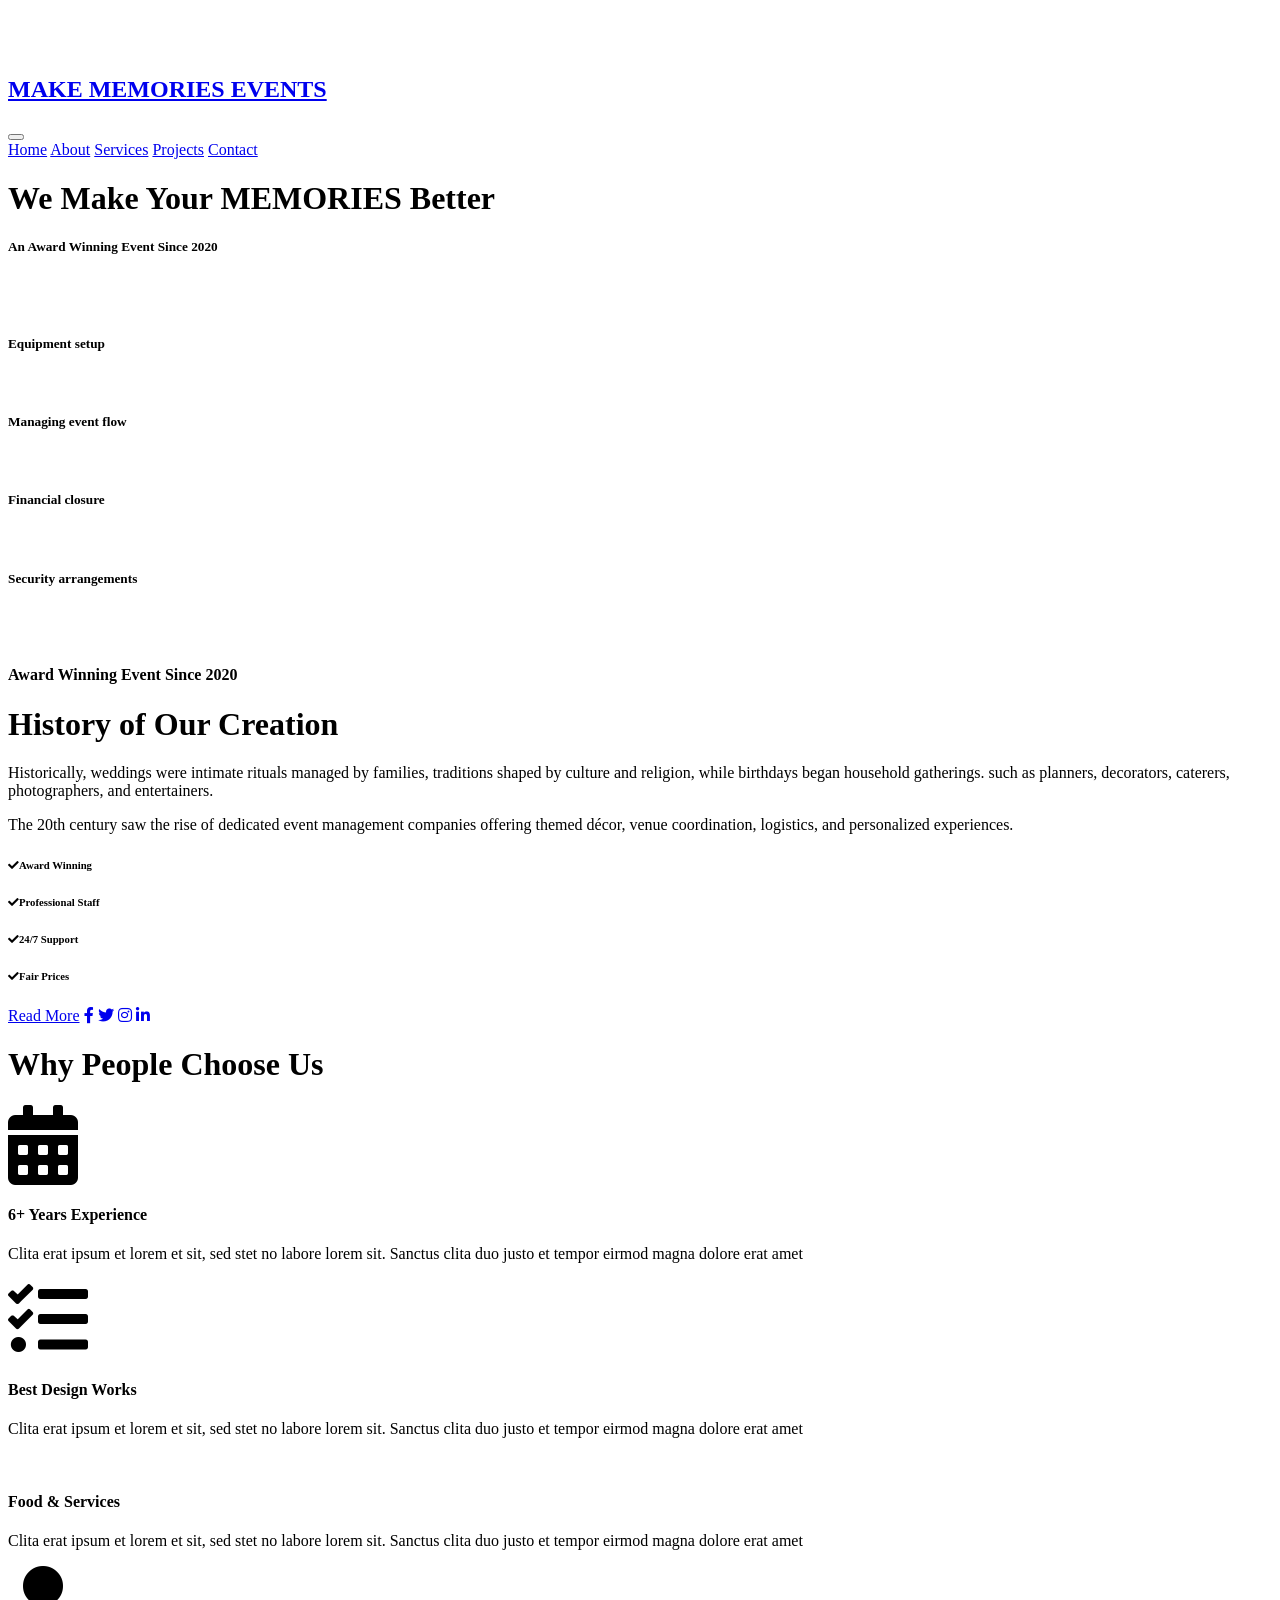
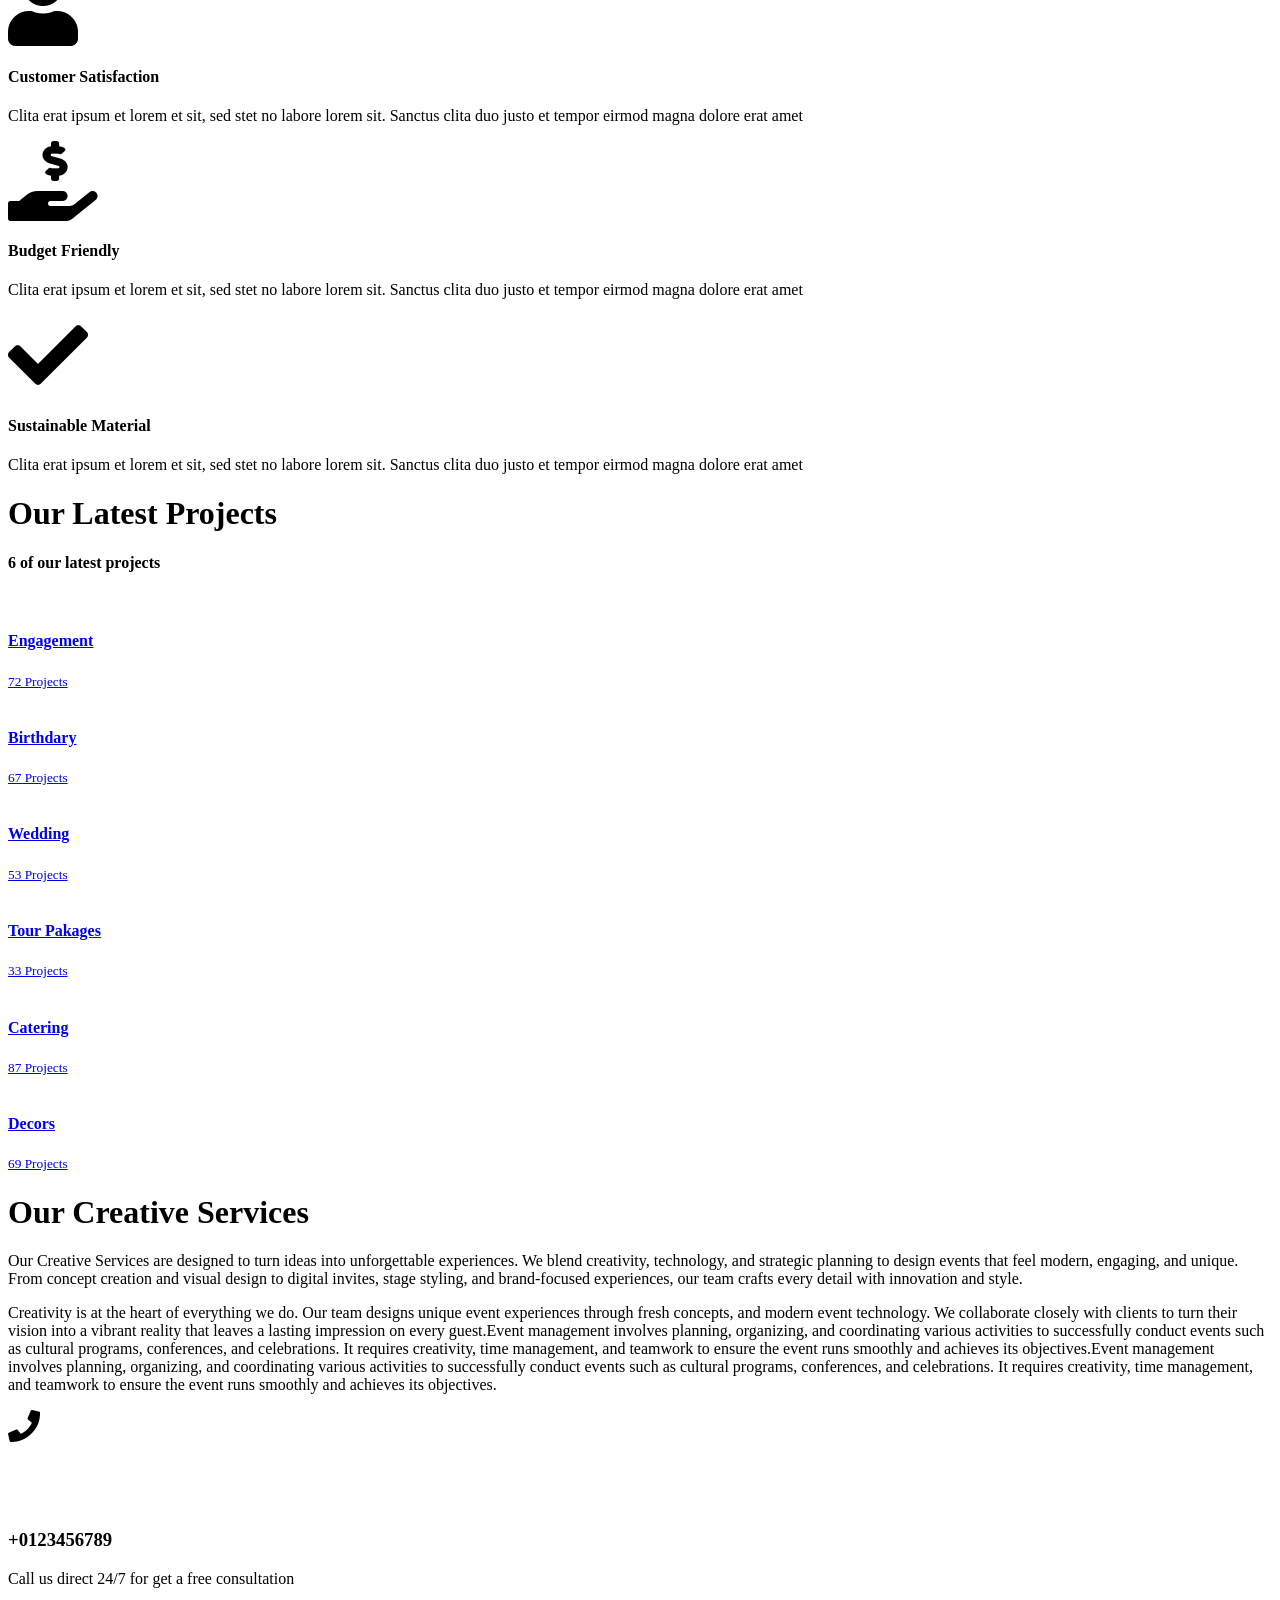
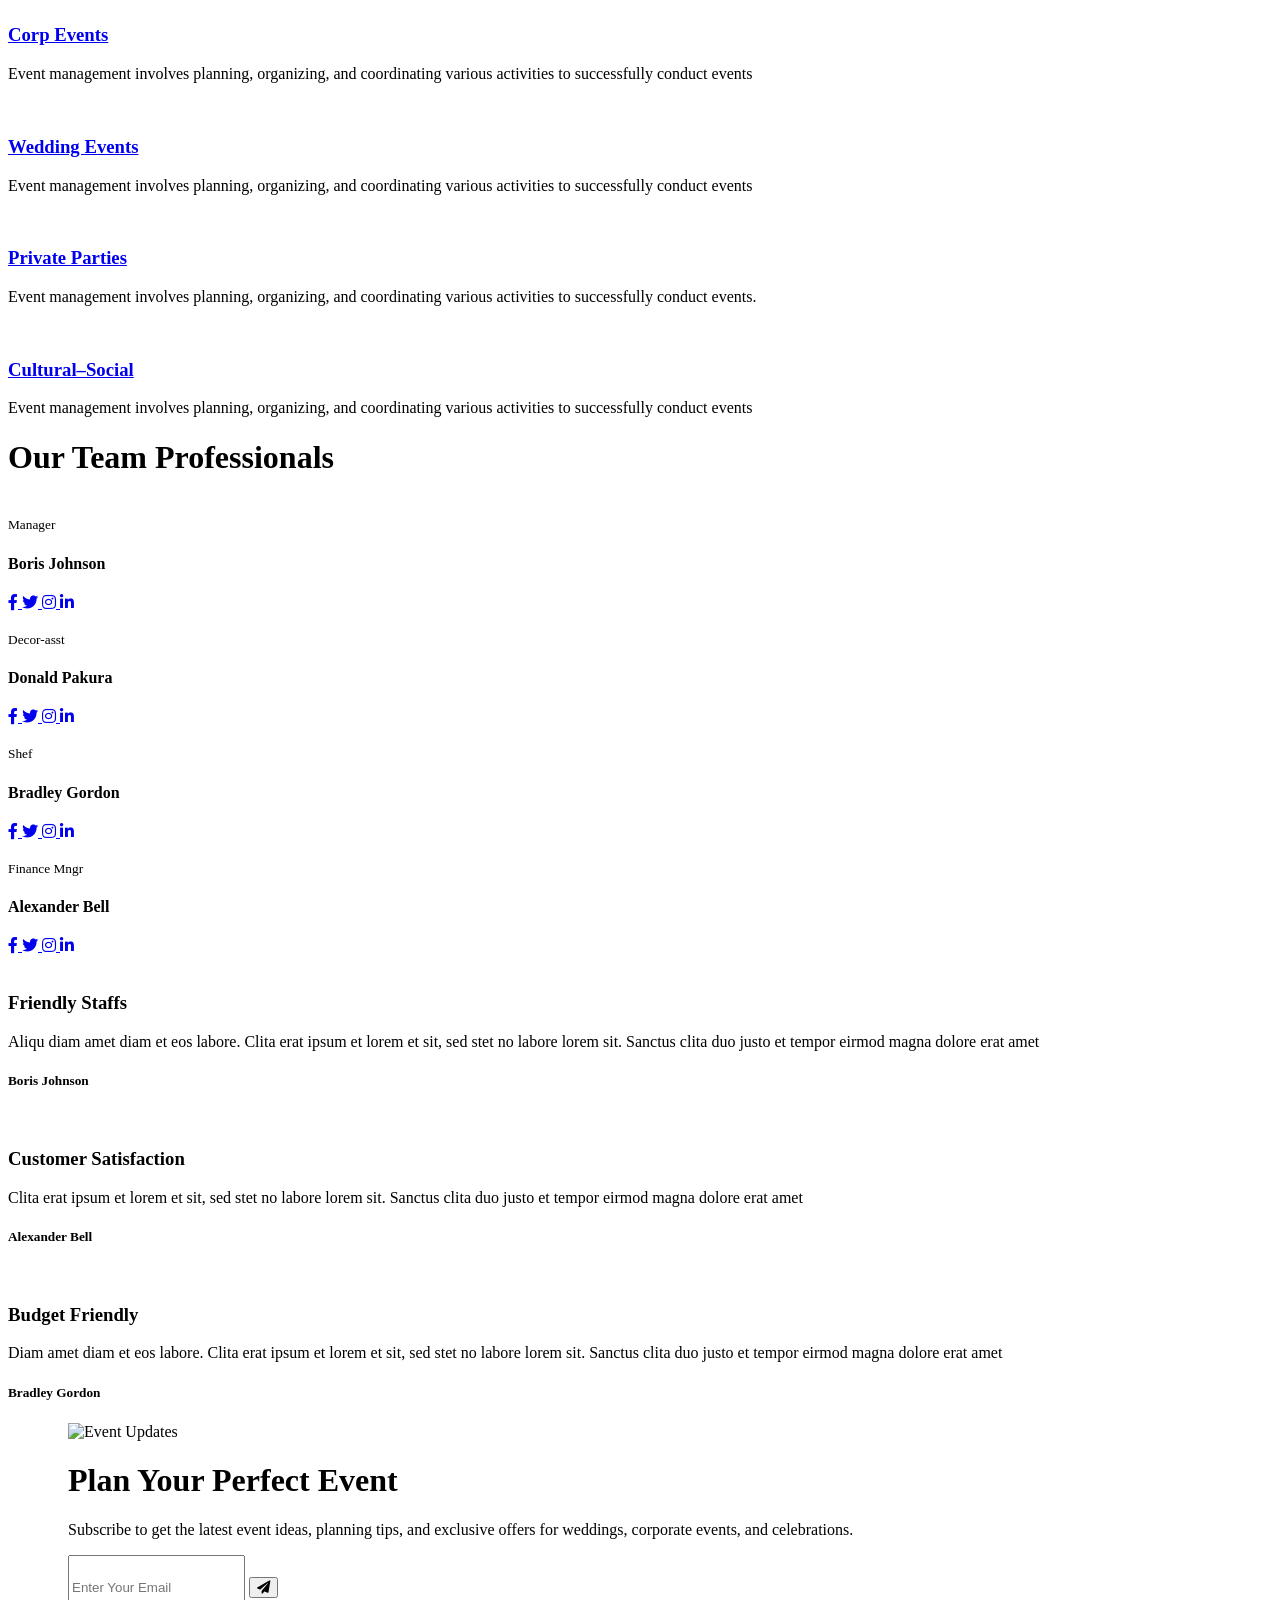
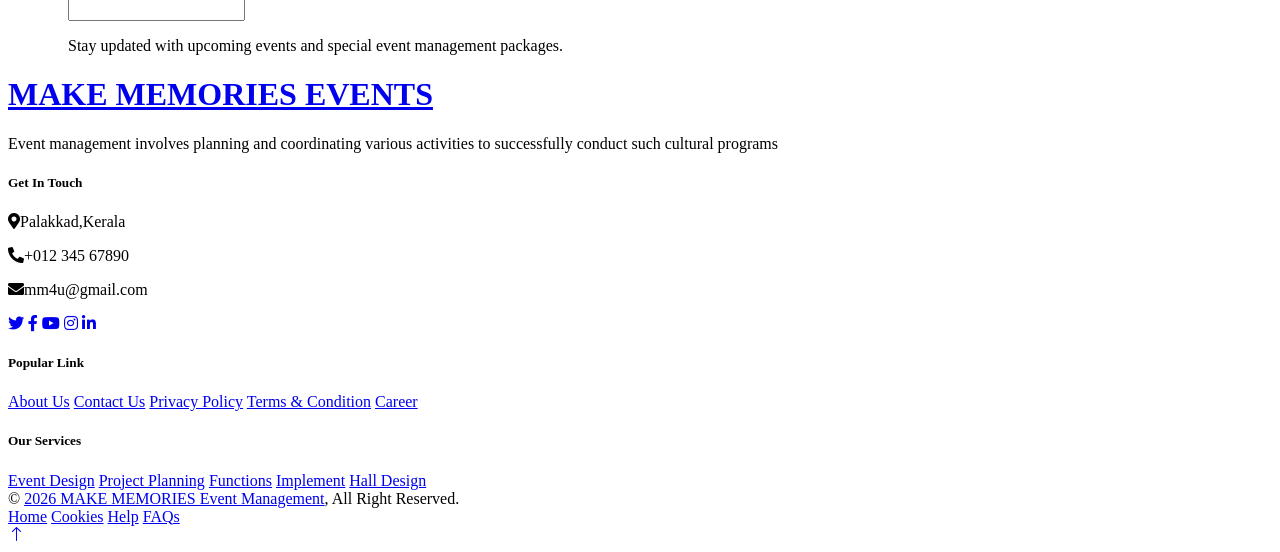
==== index.html @ 8e9d893e "Add files via upload" ====
<!DOCTYPE html>
<html lang="en">

<head>
    <meta charset="utf-8">
    <title>MAKE MEMORIES EVENT PLANNERS</title>
    <meta content="width=device-width, initial-scale=1.0" name="viewport">
    <meta content="" name="keywords">
    <meta content="" name="description">

    <!-- Favicon -->
    <link href="img/favicon.ico" rel="icon">

    <!-- Google Web Fonts -->
    <link rel="preconnect" href="https://fonts.googleapis.com">
    <link rel="preconnect" href="https://fonts.gstatic.com" crossorigin>
    <link href="https://fonts.googleapis.com/css2?family=Open+Sans&family=Space+Grotesk&display=swap" rel="stylesheet">

    <!-- Icon Font Stylesheet -->
    <link href="https://cdnjs.cloudflare.com/ajax/libs/font-awesome/5.10.0/css/all.min.css" rel="stylesheet">
    <link href="https://cdn.jsdelivr.net/npm/bootstrap-icons@1.4.1/font/bootstrap-icons.css" rel="stylesheet">

    <!-- Libraries Stylesheet -->
    <link href="lib/animate/animate.min.css" rel="stylesheet">
    <link href="lib/owlcarousel/assets/owl.carousel.min.css" rel="stylesheet">

    <!-- Customized Bootstrap Stylesheet -->
    <link href="css/bootstrap.min.css" rel="stylesheet">

    <!-- Template Stylesheet -->
    <link href="css/style.css" rel="stylesheet">
</head>

<body>
    <!-- Spinner Start -->
    <div id="spinner"
        class="show bg-white position-fixed translate-middle w-100 vh-100 top-50 start-50 d-flex align-items-center justify-content-center">
        <div class="spinner-grow text-primary" style="width: 3rem; height: 3rem;" role="status">
            <span class="sr-only">Loading...</span>
        </div>
    </div>
    <!-- Spinner End -->


    <!-- Navbar Start -->
    <div class="container-fluid sticky-top">
        <div class="container">
            <nav class="navbar navbar-expand-lg navbar-light border-bottom border-2 border-white">
                <a href="index.html" class="navbar-brand">
                    <h2>MAKE MEMORIES EVENTS</h2>
                </a>
                <button type="button" class="navbar-toggler ms-auto me-0" data-bs-toggle="collapse"
                    data-bs-target="#navbarCollapse">
                    <span class="navbar-toggler-icon"></span>
                </button>
                <div class="collapse navbar-collapse" id="navbarCollapse">
                    <div class="navbar-nav ms-auto">
                        <a href="index.html" class="nav-item nav-link active">Home</a>
                        <a href="about.html" class="nav-item nav-link">About</a>
                        <a href="service.html" class="nav-item nav-link">Services</a>
                        <a href="project.html" class="nav-item nav-link">Projects</a>
                        <!-- <div class="nav-item dropdown">
                            <a href="#!" class="nav-link dropdown-toggle" data-bs-toggle="dropdown">Pages</a>
                            <div class="dropdown-menu bg-light mt-2">
                                <a href="feature.html" class="dropdown-item">Features</a>
                                <a href="team.html" class="dropdown-item">Our Team</a>
                                <a href="testimonial.html" class="dropdown-item">Testimonial</a>
                                <a href="404.html" class="dropdown-item">404 Page</a>
                            </div>
                        </div> -->
                        <a href="contact.html" class="nav-item nav-link">Contact</a>
                    </div>
                </div>
            </nav>
        </div>
    </div>
    <!-- Navbar End -->


    <!-- Hero Start -->
    <div class="container-fluid pb-5 hero-header bg-light mb-5">
        <div class="container py-5">
            <div class="row g-5 align-items-center mb-5">
                <div class="col-lg-6">
                    <h1 class="display-1 mb-4 animated slideInRight">We Make Your <span class="text-primary">MEMORIES</span>
                        Better</h1>
                    <h5 class="d-inline-block border border-2 border-white py-3 px-5 mb-0 animated slideInRight">
                        An Award Winning Event Since 2020</h5>
                </div>
                <div class="col-lg-6">
                    <div class="owl-carousel header-carousel animated fadeIn">
                        <img class="img-fluid" src="img/eve1.avif" alt="">
                        <img class="img-fluid" src="img/eve2.avif" alt="">
                        <img class="img-fluid" src="img/eve3.avif" alt="">
                    </div>
                </div>
            </div>
            <div class="row g-5 animated fadeIn">
                <div class="col-md-6 col-lg-3">
                    <div class="d-flex align-items-center">
                        <div class="flex-shrink-0 btn-square border border-2 border-white me-3">
                            <!-- <i class="fa fa-robot text-primary"></i> -->
                             <img src="img/ic1.png" alt="">
                        </div>
                        <h5 class="lh-base mb-0">Equipment setup</h5>
                    </div>
                </div>
                <div class="col-md-6 col-lg-3">
                    <div class="d-flex align-items-center">
                        <div class="flex-shrink-0 btn-square border border-2 border-white me-3">
                            <!-- <i class="fa fa-robot text-primary"></i> -->
                             <img src="img/ic2.png" alt="">
                        </div>
                        <h5 class="lh-base mb-0">Managing  event flow</h5>
                    </div>
                </div>
                <div class="col-md-6 col-lg-3">
                    <div class="d-flex align-items-center">
                        <div class="flex-shrink-0 btn-square border border-2 border-white me-3">
                            <!-- <i class="fa fa-robot text-primary"></i> -->
                             <img src="img/ic3.png" alt="">
                        </div>
                        <h5 class="lh-base mb-0">Financial closure</h5>
                    </div>
                </div>
                <div class="col-md-6 col-lg-3">
                    <div class="d-flex align-items-center">
                        <div class="flex-shrink-0 btn-square border border-2 border-white me-3">
                            <!-- <i class="fa fa-robot text-primary"></i> -->
                             <img src="img/ic4.png" alt="">
                        </div>
                        <h5 class="lh-base mb-0">Security arrangements</h5>
                    </div>
                </div>
            </div>
        </div>
    </div>
    <!-- Hero End -->


    <!-- About Start -->
    <div class="container-fluid py-5">
        <div class="container">
            <div class="row g-5">
                <div class="col-lg-6">
                    <div class="row">
                        <div class="col-6 wow fadeIn" data-wow-delay="0.1s">
                            <img class="img-fluid" src="img/eve4.avif" alt="">
                        </div>
                        <div class="col-6 wow fadeIn" data-wow-delay="0.3s">
                            <img class="img-fluid h-75" src="img/eve5.jpg" alt="">
                            <div class="h-25 d-flex align-items-center text-center bg-primary px-4">
                                <h4 class="text-white lh-base mb-0">Award Winning Event Since 2020</h4>
                            </div>
                        </div>
                    </div>
                </div>
                <div class="col-lg-6 wow fadeIn" data-wow-delay="0.5s">
                    <h1 class="mb-5"><span class="text-uppercase text-primary bg-light px-2">History</span> of Our
                        Creation</h1>
                    <p class="mb-4">Historically, weddings were intimate  rituals managed by families, traditions shaped by culture and religion, while birthdays began household gatherings. such as planners, decorators, caterers, photographers, and entertainers. </p>
                    <p class="mb-5">The  20th century saw the rise of dedicated event management companies offering themed décor, venue coordination, logistics, and personalized experiences.</p>
                    <div class="row g-3">
                        <div class="col-sm-6">
                            <h6 class="mb-3"><i class="fa fa-check text-primary me-2"></i>Award Winning</h6>
                            <h6 class="mb-0"><i class="fa fa-check text-primary me-2"></i>Professional Staff</h6>
                        </div>
                        <div class="col-sm-6">
                            <h6 class="mb-3"><i class="fa fa-check text-primary me-2"></i>24/7 Support</h6>
                            <h6 class="mb-0"><i class="fa fa-check text-primary me-2"></i>Fair Prices</h6>
                        </div>
                    </div>
                    <div class="d-flex align-items-center mt-5">
                        <a class="btn btn-primary px-4 me-2" href="#!">Read More</a>
                        <a class="btn btn-outline-primary btn-square border-2 me-2" href="#!"><i
                                class="fab fa-facebook-f"></i></a>
                        <a class="btn btn-outline-primary btn-square border-2 me-2" href="#!"><i
                                class="fab fa-twitter"></i></a>
                        <a class="btn btn-outline-primary btn-square border-2 me-2" href="#!"><i
                                class="fab fa-instagram"></i></a>
                        <a class="btn btn-outline-primary btn-square border-2" href="#!"><i
                                class="fab fa-linkedin-in"></i></a>
                    </div>
                </div>
            </div>
        </div>
    </div>
    <!-- About End -->


    <!-- Feature Start -->
    <div class="container-fluid py-5">
        <div class="container">
            <div class="text-center wow fadeIn" data-wow-delay="0.1s">
                <h1 class="mb-5">Why People <span class="text-uppercase text-primary bg-light px-2">Choose Us</span>
                </h1>
            </div>
            <div class="row g-5 align-items-center text-center">
                <div class="col-md-6 col-lg-4 wow fadeIn" data-wow-delay="0.1s">
                    <i class="fa fa-calendar-alt fa-5x text-primary mb-4"></i>
                    <h4>6+ Years Experience</h4>
                    <p class="mb-0">Clita erat ipsum et lorem et sit, sed stet no labore lorem sit. Sanctus clita duo
                        justo et tempor eirmod magna dolore erat amet</p>
                </div>
                <div class="col-md-6 col-lg-4 wow fadeIn" data-wow-delay="0.3s">
                    <i class="fa fa-tasks fa-5x text-primary mb-4"></i>
                    <h4>Best Design Works</h4>
                    <p class="mb-0">Clita erat ipsum et lorem et sit, sed stet no labore lorem sit. Sanctus clita duo
                        justo et tempor eirmod magna dolore erat amet</p>
                </div>
                <div class="col-md-6 col-lg-4 wow fadeIn" data-wow-delay="0.5s">
                    <!-- <i class="fa fa-pencil-ruler fa-5x text-primary mb-4"></i> -->
                     <img src="img/ic5.png" alt="">
                    <h4>Food & Services</h4>
                    <p class="mb-0">Clita erat ipsum et lorem et sit, sed stet no labore lorem sit. Sanctus clita duo
                        justo et tempor eirmod magna dolore erat amet</p>
                </div>
                <div class="col-md-6 col-lg-4 wow fadeIn" data-wow-delay="0.1s">
                    <i class="fa fa-user fa-5x text-primary mb-4"></i>
                    <h4>Customer Satisfaction</h4>
                    <p class="mb-0">Clita erat ipsum et lorem et sit, sed stet no labore lorem sit. Sanctus clita duo
                        justo et tempor eirmod magna dolore erat amet</p>
                </div>
                <div class="col-md-6 col-lg-4 wow fadeIn" data-wow-delay="0.3s">
                    <i class="fa fa-hand-holding-usd fa-5x text-primary mb-4"></i>
                    <h4>Budget Friendly</h4>
                    <p class="mb-0">Clita erat ipsum et lorem et sit, sed stet no labore lorem sit. Sanctus clita duo
                        justo et tempor eirmod magna dolore erat amet</p>
                </div>
                <div class="col-md-6 col-lg-4 wow fadeIn" data-wow-delay="0.5s">
                    <i class="fa fa-check fa-5x text-primary mb-4"></i>
                    <h4>Sustainable Material</h4>
                    <p class="mb-0">Clita erat ipsum et lorem et sit, sed stet no labore lorem sit. Sanctus clita duo
                        justo et tempor eirmod magna dolore erat amet</p>
                </div>
            </div>
        </div>
    </div>
    <!-- Feature End -->


    <!-- Project Start -->
    <div class="container-fluid mt-5">
        <div class="container mt-5">
            <div class="row g-0">
                <div class="col-lg-5 wow fadeIn" data-wow-delay="0.1s">
                    <div class="d-flex flex-column justify-content-center bg-primary h-100 p-5">
                        <h1 class="text-white mb-5">Our Latest <span
                                class="text-uppercase text-primary bg-light px-2">Projects</span></h1>
                        <h4 class="text-white mb-0"><span class="display-1">6</span> of our latest projects</h4>
                    </div>
                </div>
                <div class="col-lg-7">
                    <div class="row g-0">
                        <div class="col-md-6 col-lg-4 wow fadeIn" data-wow-delay="0.2s">
                            <div class="project-item position-relative overflow-hidden">
                                <img class="img-fluid w-100" src="img/project1.jpg" alt="">
                                <a class="project-overlay text-decoration-none" href="#!">
                                    <h4 class="text-white">Engagement</h4>
                                    <small class="text-white">72 Projects</small>
                                </a>
                            </div>
                        </div>
                        <div class="col-md-6 col-lg-4 wow fadeIn" data-wow-delay="0.3s">
                            <div class="project-item position-relative overflow-hidden">
                                <img class="img-fluid w-100" src="img/project2.avif" alt="">
                                <a class="project-overlay text-decoration-none" href="#!">
                                    <h4 class="text-white">Birthdary</h4>
                                    <small class="text-white">67 Projects</small>
                                </a>
                            </div>
                        </div>
                        <div class="col-md-6 col-lg-4 wow fadeIn" data-wow-delay="0.4s">
                            <div class="project-item position-relative overflow-hidden">
                                <img class="img-fluid w-100" src="img/project3.avif" alt="">
                                <a class="project-overlay text-decoration-none" href="#!">
                                    <h4 class="text-white">Wedding</h4>
                                    <small class="text-white">53 Projects</small>
                                </a>
                            </div>
                        </div>
                        <div class="col-md-6 col-lg-4 wow fadeIn" data-wow-delay="0.5s">
                            <div class="project-item position-relative overflow-hidden">
                                <img class="img-fluid w-100" src="img/project4.jpg" alt="">
                                <a class="project-overlay text-decoration-none" href="#!">
                                    <h4 class="text-white">Tour Pakages</h4>
                                    <small class="text-white">33 Projects</small>
                                </a>
                            </div>
                        </div>
                        <div class="col-md-6 col-lg-4 wow fadeIn" data-wow-delay="0.6s">
                            <div class="project-item position-relative overflow-hidden">
                                <img class="img-fluid w-100" src="img/project5.avif" alt="">
                                <a class="project-overlay text-decoration-none" href="#!">
                                    <h4 class="text-white">Catering</h4>
                                    <small class="text-white">87 Projects</small>
                                </a>
                            </div>
                        </div>
                        <div class="col-md-6 col-lg-4 wow fadeIn" data-wow-delay="0.7s">
                            <div class="project-item position-relative overflow-hidden">
                                <img class="img-fluid w-100" src="img/project6.jpg" alt="">
                                <a class="project-overlay text-decoration-none" href="#!">
                                    <h4 class="text-white">Decors</h4>
                                    <small class="text-white">69 Projects</small>
                                </a>
                            </div>
                        </div>
                    </div>
                </div>
            </div>
        </div>
    </div>
    <!-- Project End -->


    <!-- Service Start -->
    <div class="container-fluid py-5">
        <div class="container py-5">
            <div class="row g-5 align-items-center">
                <div class="col-lg-5 wow fadeIn" data-wow-delay="0.1s">
                    <h1 class="mb-5">Our Creative <span
                            class="text-uppercase text-primary bg-light px-2">Services</span></h1>
                    <p>Our Creative Services are designed to turn ideas into unforgettable experiences. We blend creativity, technology, and strategic planning to design events that feel modern, engaging, and unique. From concept creation and visual design to digital invites, stage styling, and brand-focused experiences, our team crafts every detail with innovation and style. </p>
                    <p class="mb-5">Creativity is at the heart of everything we do. Our team designs unique event experiences through fresh concepts,  and modern event technology. We collaborate closely with clients to turn their vision into a vibrant reality that leaves a lasting impression on every guest.Event management involves planning, organizing, and coordinating various activities to successfully conduct events such as cultural programs, conferences, and celebrations. It requires creativity, time management, and teamwork to ensure the event runs smoothly and achieves its objectives.Event management involves planning, organizing, and coordinating various activities to successfully conduct events such as cultural programs, conferences, and celebrations. It requires creativity, time management, and teamwork to ensure the event runs smoothly and achieves its objectives.</p>
                    <div class="d-flex align-items-center bg-light">
                        <div class="btn-square flex-shrink-0 bg-primary" style="width: 100px; height: 100px;">
                            <i class="fa fa-phone fa-2x text-white"></i>
                        </div>
                        <div class="px-3">
                            <h3>+0123456789</h3>
                            <span>Call us direct 24/7 for get a free consultation</span>
                        </div>
                    </div>
                </div>
                <div class="col-lg-7">
                    <div class="row g-0">
                        <div class="col-md-6 wow fadeIn" data-wow-delay="0.2s">
                            <div class="service-item h-100 d-flex flex-column justify-content-center bg-primary">
                                <a href="#!" class="service-img position-relative mb-4">
                                    <img class="img-fluid w-100" src="img/service1.jpg" alt="">
                                    <h3>Corp Events</h3>
                                </a>
                                <p class="mb-0">Event management involves planning, organizing, and coordinating various activities to successfully conduct events</p>
                            </div>
                        </div>
                        <div class="col-md-6 wow fadeIn" data-wow-delay="0.4s">
                            <div class="service-item h-100 d-flex flex-column justify-content-center bg-light">
                                <a href="#!" class="service-img position-relative mb-4">
                                    <img class="img-fluid w-100" src="img/services2.jpg" alt="">
                                    <h3>Wedding Events</h3>
                                </a>
                                <p class="mb-0">Event management involves planning, organizing, and coordinating various activities to successfully conduct events</p>
                            </div>
                        </div>
                        <div class="col-md-6 wow fadeIn" data-wow-delay="0.6s">
                            <div class="service-item h-100 d-flex flex-column justify-content-center bg-light">
                                <a href="#!" class="service-img position-relative mb-4">
                                    <img class="img-fluid w-100" src="img/services4.jpg" alt="">
                                    <h3>Private Parties</h3>
                                </a>
                                <p class="mb-0">Event management involves planning, organizing, and coordinating various activities to successfully conduct events.</p>
                            </div>
                        </div>
                        <div class="col-md-6 wow fadeIn" data-wow-delay="0.8s">
                            <div class="service-item h-100 d-flex flex-column justify-content-center bg-primary">
                                <a href="#!" class="service-img position-relative mb-4">
                                    <img class="img-fluid w-100" src="img/services5.jpg" alt="">
                                    <h3>Cultural–Social</h3>
                                </a>
                                <p class="mb-0">Event management involves planning, organizing, and coordinating various activities to successfully conduct events</p>
                            </div>
                        </div>
                    </div>
                </div>
            </div>
        </div>
    </div>
    <!-- Service End -->


    <!-- Team Start -->
    <div class="container-fluid bg-light py-5">
        <div class="container py-5">
            <h1 class="mb-5">Our Team <span class="text-uppercase text-primary bg-light px-2">Professionals</span>
            </h1>
            <div class="row g-4">
                <div class="col-md-6 col-lg-3 wow fadeIn" data-wow-delay="0.1s">
                    <div class="team-item position-relative overflow-hidden">
                        <img class="img-fluid w-100" src="img/team-1.jpg" alt="">
                        <div class="team-overlay">
                            <small class="mb-2">Manager</small>
                            <h4 class="lh-base text-light">Boris Johnson</h4>
                            <div class="d-flex justify-content-center">
                                <a class="btn btn-outline-primary btn-sm-square border-2 me-2" href="#!">
                                    <i class="fab fa-facebook-f"></i>
                                </a>
                                <a class="btn btn-outline-primary btn-sm-square border-2 me-2" href="#!">
                                    <i class="fab fa-twitter"></i>
                                </a>
                                <a class="btn btn-outline-primary btn-sm-square border-2 me-2" href="#!">
                                    <i class="fab fa-instagram"></i>
                                </a>
                                <a class="btn btn-outline-primary btn-sm-square border-2 me-2" href="#!">
                                    <i class="fab fa-linkedin-in"></i>
                                </a>
                            </div>
                        </div>
                    </div>
                </div>
                <div class="col-md-6 col-lg-3 wow fadeIn" data-wow-delay="0.3s">
                    <div class="team-item position-relative overflow-hidden">
                        <img class="img-fluid w-100" src="img/team-2.jpg" alt="">
                        <div class="team-overlay">
                            <small class="mb-2">Decor-asst</small>
                            <h4 class="lh-base text-light">Donald Pakura</h4>
                            <div class="d-flex justify-content-center">
                                <a class="btn btn-outline-primary btn-sm-square border-2 me-2" href="#!">
                                    <i class="fab fa-facebook-f"></i>
                                </a>
                                <a class="btn btn-outline-primary btn-sm-square border-2 me-2" href="#!">
                                    <i class="fab fa-twitter"></i>
                                </a>
                                <a class="btn btn-outline-primary btn-sm-square border-2 me-2" href="#!">
                                    <i class="fab fa-instagram"></i>
                                </a>
                                <a class="btn btn-outline-primary btn-sm-square border-2 me-2" href="#!">
                                    <i class="fab fa-linkedin-in"></i>
                                </a>
                            </div>
                        </div>
                    </div>
                </div>
                <div class="col-md-6 col-lg-3 wow fadeIn" data-wow-delay="0.5s">
                    <div class="team-item position-relative overflow-hidden">
                        <img class="img-fluid w-100" src="img/team-3.jpg" alt="">
                        <div class="team-overlay">
                            <small class="mb-2">Shef</small>
                            <h4 class="lh-base text-light">Bradley Gordon</h4>
                            <div class="d-flex justify-content-center">
                                <a class="btn btn-outline-primary btn-sm-square border-2 me-2" href="#!">
                                    <i class="fab fa-facebook-f"></i>
                                </a>
                                <a class="btn btn-outline-primary btn-sm-square border-2 me-2" href="#!">
                                    <i class="fab fa-twitter"></i>
                                </a>
                                <a class="btn btn-outline-primary btn-sm-square border-2 me-2" href="#!">
                                    <i class="fab fa-instagram"></i>
                                </a>
                                <a class="btn btn-outline-primary btn-sm-square border-2 me-2" href="#!">
                                    <i class="fab fa-linkedin-in"></i>
                                </a>
                            </div>
                        </div>
                    </div>
                </div>
                <div class="col-md-6 col-lg-3 wow fadeIn" data-wow-delay="0.7s">
                    <div class="team-item position-relative overflow-hidden">
                        <img class="img-fluid w-100" src="img/team-4.jpg" alt="">
                        <div class="team-overlay">
                            <small class="mb-2">Finance Mngr</small>
                            <h4 class="lh-base text-light">Alexander Bell</h4>
                            <div class="d-flex justify-content-center">
                                <a class="btn btn-outline-primary btn-sm-square border-2 me-2" href="#!">
                                    <i class="fab fa-facebook-f"></i>
                                </a>
                                <a class="btn btn-outline-primary btn-sm-square border-2 me-2" href="#!">
                                    <i class="fab fa-twitter"></i>
                                </a>
                                <a class="btn btn-outline-primary btn-sm-square border-2 me-2" href="#!">
                                    <i class="fab fa-instagram"></i>
                                </a>
                                <a class="btn btn-outline-primary btn-sm-square border-2 me-2" href="#!">
                                    <i class="fab fa-linkedin-in"></i>
                                </a>
                            </div>
                        </div>
                    </div>
                </div>
            </div>
        </div>
    </div>
    <!-- Team End -->


    <!-- Testimonial Start -->
    <div class="container-xxl py-5">
        <div class="container py-5">
            <div class="row justify-content-center">
                <div class="col-md-12 col-lg-9">
                    <div class="owl-carousel testimonial-carousel wow fadeIn" data-wow-delay="0.2s">
                        <div class="testimonial-item">
                            <div class="row g-5 align-items-center">
                                <div class="col-md-6">
                                    <div class="testimonial-img">
                                        <img class="img-fluid" src="img/testimonial.jpg" alt="">
                                    </div>
                                </div>
                                <div class="col-md-6">
                                    <div class="testimonial-text pb-5 pb-md-0">
                                        <h3>Friendly Staffs</h3>
                                        <p>Aliqu diam amet diam et eos labore. Clita erat ipsum et lorem et sit, sed
                                            stet no labore lorem sit. Sanctus clita duo justo et tempor eirmod magna
                                            dolore erat
                                            amet</p>
                                        <h5 class="mb-0">Boris Johnson</h5>
                                    </div>
                                </div>
                            </div>
                        </div>
                        <div class="testimonial-item">
                            <div class="row g-5 align-items-center">
                                <div class="col-md-6">
                                    <div class="testimonial-img">
                                        <img class="img-fluid" src="img/testimonial-2.jpg" alt="">
                                    </div>
                                </div>
                                <div class="col-md-6">
                                    <div class="testimonial-text pb-5 pb-md-0">
                                        <h3>Customer Satisfaction</h3>
                                        <p>Clita erat ipsum et lorem et sit, sed
                                            stet no labore lorem sit. Sanctus clita duo justo et tempor eirmod magna
                                            dolore erat
                                            amet</p>
                                        <h5 class="mb-0">Alexander Bell</h5>
                                    </div>
                                </div>
                            </div>
                        </div>
                        <div class="testimonial-item">
                            <div class="row g-5 align-items-center">
                                <div class="col-md-6">
                                    <div class="testimonial-img">
                                        <img class="img-fluid" src="img/testimonial-3.jpg" alt="">
                                    </div>
                                </div>
                                <div class="col-md-6">
                                    <div class="testimonial-text pb-5 pb-md-0">
                                        <h3>Budget Friendly</h3>
                                        <p>Diam amet diam et eos labore. Clita erat ipsum et lorem et sit, sed
                                            stet no labore lorem sit. Sanctus clita duo justo et tempor eirmod magna
                                            dolore erat
                                            amet</p>
                                        <h5 class="mb-0">Bradley Gordon</h5>
                                    </div>
                                </div>
                            </div>
                        </div>
                    </div>
                </div>
            </div>
        </div>
    </div>
    <!-- Testimonial End -->


    <!-- Newsletter Start -->
    <!-- <div class="container-fluid bg-primary newsletter p-0">
        <div class="container p-0">
            <div class="row g-0 align-items-center">
                <div class="col-md-5 ps-lg-0 text-start wow fadeIn" data-wow-delay="0.2s">
                    <img class="img-fluid w-100" src="img/newsletter.jpg" alt="">
                </div>
                <div class="col-md-7 py-5 newsletter-text wow fadeIn" data-wow-delay="0.5s">
                    <div class="p-5">
                        <h1 class="mb-5">Subscribe the <span
                                class="text-uppercase text-primary bg-white px-2">Newsletter</span></h1>
                        <div class="position-relative w-100 mb-2">
                            <input class="form-control border-0 w-100 ps-4 pe-5" type="text"
                                placeholder="Enter Your Email" style="height: 60px;">
                            <button type="button" class="btn shadow-none position-absolute top-0 end-0 mt-2 me-2"><i
                                    class="fa fa-paper-plane text-primary fs-4"></i></button>
                        </div>
                        <p class="mb-0">Diam sed sed dolor stet amet eirmod</p>
                    </div>
                </div>
            </div>
        </div>
    </div> -->



    <div class="container-fluid bg-primary newsletter " style="padding-left: 60px;">
    <div class="container p-0">
        <div class="row g-0 align-items-center">

            <div class="col-md-5 ps-lg-0 text-start wow fadeIn" data-wow-delay="0.2s">
                <img class="img-fluid w-100" src="img/event-news.jpg" alt="Event Updates">
            </div>

            <div class="col-md-7 py-5 newsletter-text wow fadeIn" data-wow-delay="0.5s">
                <div class="p-5">
                    <h1 class="mb-4">
                        Plan Your <span class="text-uppercase text-primary bg-white px-2">Perfect Event</span>
                    </h1>

                    <p class="mb-4">
                        Subscribe to get the latest event ideas, planning tips, and exclusive offers for weddings,
                        corporate events, and celebrations.
                    </p>

                    <div class="position-relative w-100 mb-3">
                        <input class="form-control border-0 w-100 ps-4 pe-5"
                            type="email"
                            placeholder="Enter Your Email"
                            style="height: 60px;">

                        <button type="button"
                            class="btn shadow-none position-absolute top-0 end-0 mt-2 me-2">
                            <i class="fa fa-paper-plane text-primary fs-4"></i>
                        </button>
                    </div>

                    <p class="mb-0 text-dark">
                        Stay updated with upcoming events and special event management packages.
                    </p>

                </div>
            </div>

        </div>
    </div>
</div>
    <!-- Newsletter End -->


    <!-- Footer Start -->
    <div class="container-fluid bg-dark text-white-50 footer pt-5">
        <div class="container py-5">
            <div class="row g-5">
                <div class="col-md-6 col-lg-3 wow fadeIn" data-wow-delay="0.1s">
                    <a href="index.html" class="d-inline-block mb-3">
                        <h1 class="text-white">MAKE MEMORIES EVENTS</h1>
                    </a>
                    <p class="mb-0">Event management involves planning and coordinating various activities to successfully conduct  such  cultural programs</p>
                </div>
                <div class="col-md-6 col-lg-3 wow fadeIn" data-wow-delay="0.3s">
                    <h5 class="text-white mb-4">Get In Touch</h5>
                    <p><i class="fa fa-map-marker-alt me-3"></i>Palakkad,Kerala</p>
                    <p><i class="fa fa-phone-alt me-3"></i>+012 345 67890</p>
                    <p><i class="fa fa-envelope me-3"></i>mm4u@gmail.com</p>
                    <div class="d-flex pt-2">
                        <a class="btn btn-outline-primary btn-square border-2 me-2" href="#!"><i
                                class="fab fa-twitter"></i></a>
                        <a class="btn btn-outline-primary btn-square border-2 me-2" href="#!"><i
                                class="fab fa-facebook-f"></i></a>
                        <a class="btn btn-outline-primary btn-square border-2 me-2" href="#!"><i
                                class="fab fa-youtube"></i></a>
                        <a class="btn btn-outline-primary btn-square border-2 me-2" href="#!"><i
                                class="fab fa-instagram"></i></a>
                        <a class="btn btn-outline-primary btn-square border-2 me-2" href="#!"><i
                                class="fab fa-linkedin-in"></i></a>
                    </div>
                </div>
                <div class="col-md-6 col-lg-3 wow fadeIn" data-wow-delay="0.5s">
                    <h5 class="text-white mb-4">Popular Link</h5>
                    <a class="btn btn-link" href="#!">About Us</a>
                    <a class="btn btn-link" href="#!">Contact Us</a>
                    <a class="btn btn-link" href="#!">Privacy Policy</a>
                    <a class="btn btn-link" href="#!">Terms & Condition</a>
                    <a class="btn btn-link" href="#!">Career</a>
                </div>
                <div class="col-md-6 col-lg-3 wow fadeIn" data-wow-delay="0.7s">
                    <h5 class="text-white mb-4">Our Services</h5>
                    <a class="btn btn-link" href="#!">Event Design</a>
                    <a class="btn btn-link" href="#!">Project Planning</a>
                    <a class="btn btn-link" href="#!">Functions</a>
                    <a class="btn btn-link" href="#!">Implement</a>
                    <a class="btn btn-link" href="#!">Hall Design</a>
                </div>
            </div>
        </div>
        <div class="container wow fadeIn" data-wow-delay="0.1s">
            <div class="copyright">
                <div class="row">
                    <div class="col-md-6 text-center text-md-start mb-3 mb-md-0 ">
                        &copy; <a class="border-bottom" href="#!">2026 MAKE MEMORIES Event Management</a>, All Right Reserved.

                        <!--/*** This template is free as long as you keep the below author’s credit link/attribution link/backlink. ***/-->
                        <!--/*** If you'd like to use the template without the below author’s credit link/attribution link/backlink, ***/-->
                        <!--/*** you can purchase the Credit Removal License from "https://htmlcodex.com/credit-removal". ***/-->
                        <!-- Designed By <a class="border-bottom" href="https://htmlcodex.com">HTML Codex</a>. Distributed by -->
                        <!-- <a class="border-bottom" href="https://themewagon.com" target="_blank">ThemeWagon</a> -->
                    </div>
                    <div class="col-md-6 text-center text-md-end">
                        <div class="footer-menu">
                            <a href="#!">Home</a>
                            <a href="#!">Cookies</a>
                            <a href="#!">Help</a>
                            <a href="#!">FAQs</a>
                        </div>
                    </div>
                </div>
            </div>
        </div>
    </div>
    <!-- Footer End -->


    <!-- Back to Top -->
    <a href="#!" class="btn btn-lg btn-primary btn-lg-square back-to-top"><i class="bi bi-arrow-up"></i></a>


    <!-- JavaScript Libraries -->
    <script src="https://ajax.googleapis.com/ajax/libs/jquery/3.6.1/jquery.min.js"></script>
    <script src="https://cdn.jsdelivr.net/npm/bootstrap@5.0.0/dist/js/bootstrap.bundle.min.js"></script>
    <script src="lib/wow/wow.min.js"></script>
    <script src="lib/easing/easing.min.js"></script>
    <script src="lib/waypoints/waypoints.min.js"></script>
    <script src="lib/owlcarousel/owl.carousel.min.js"></script>

    <!-- Template Javascript -->
    <script src="js/main.js"></script>
</body>

</html>
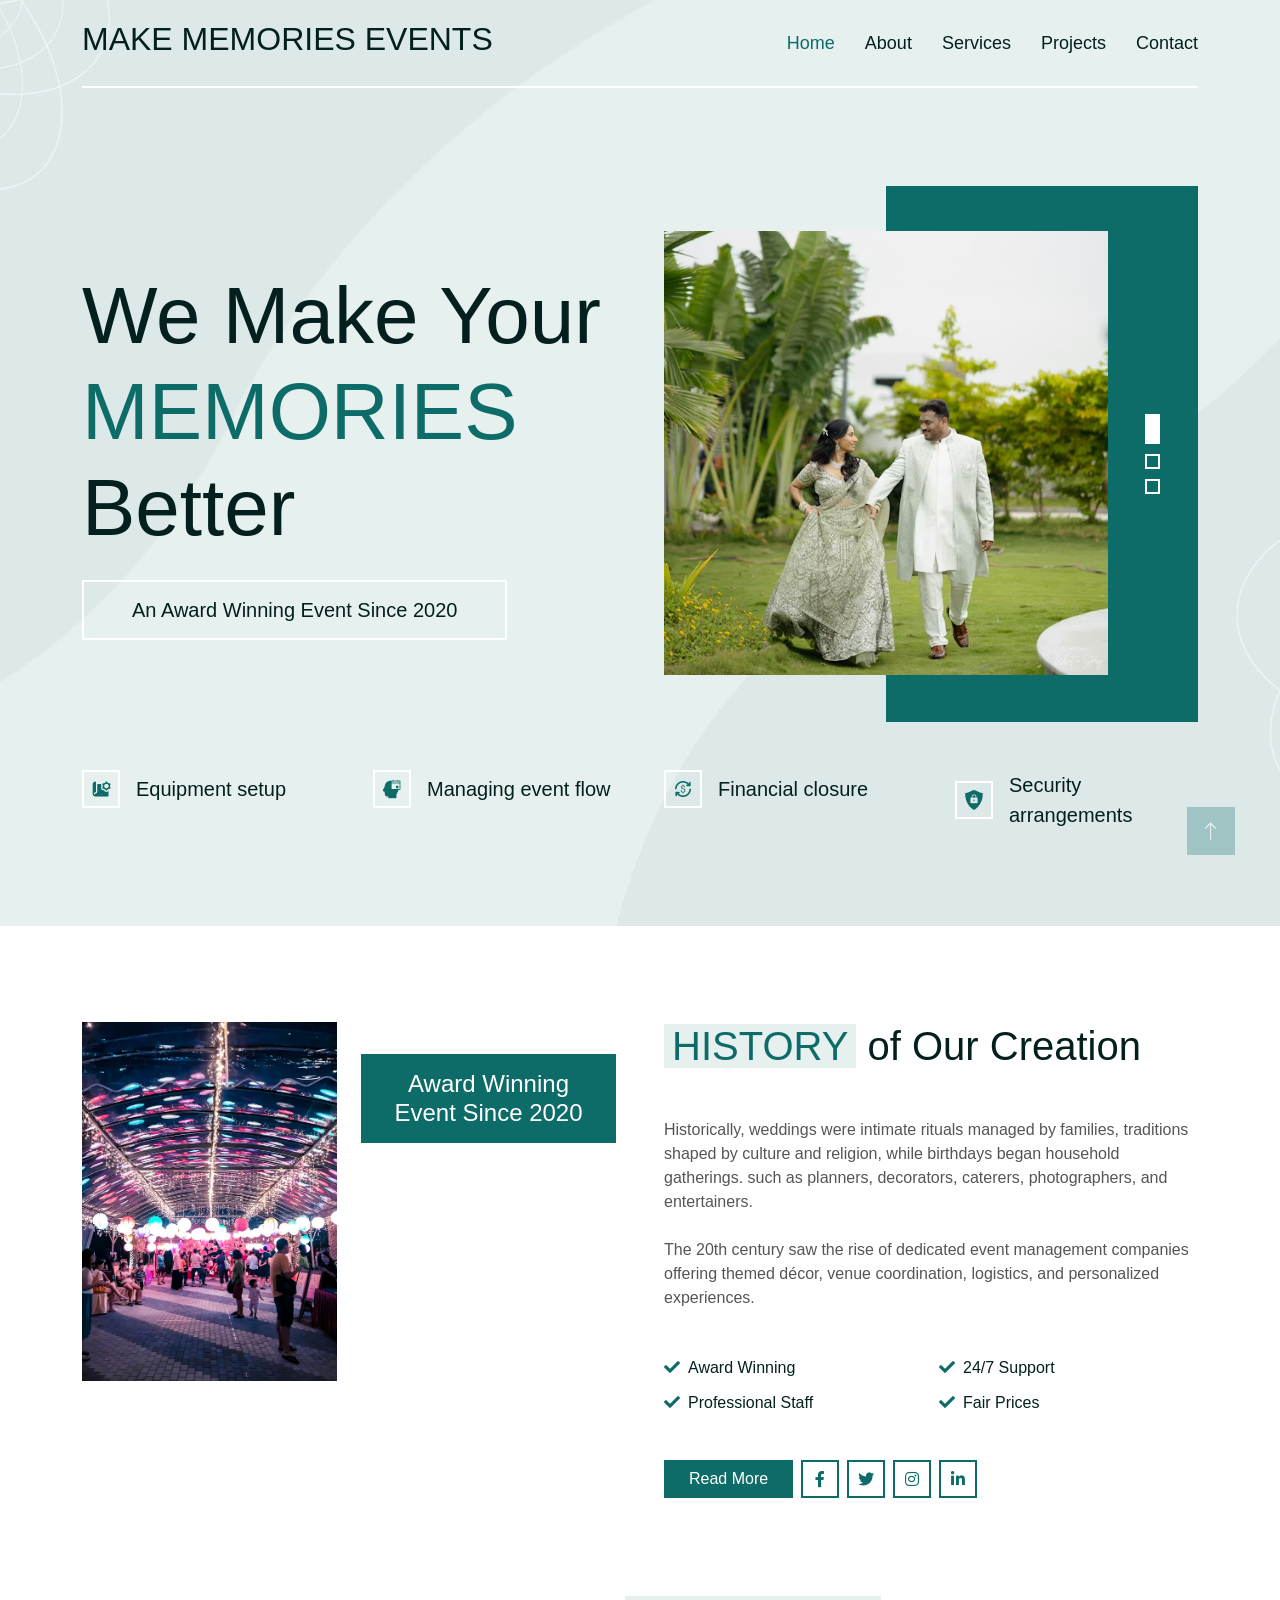
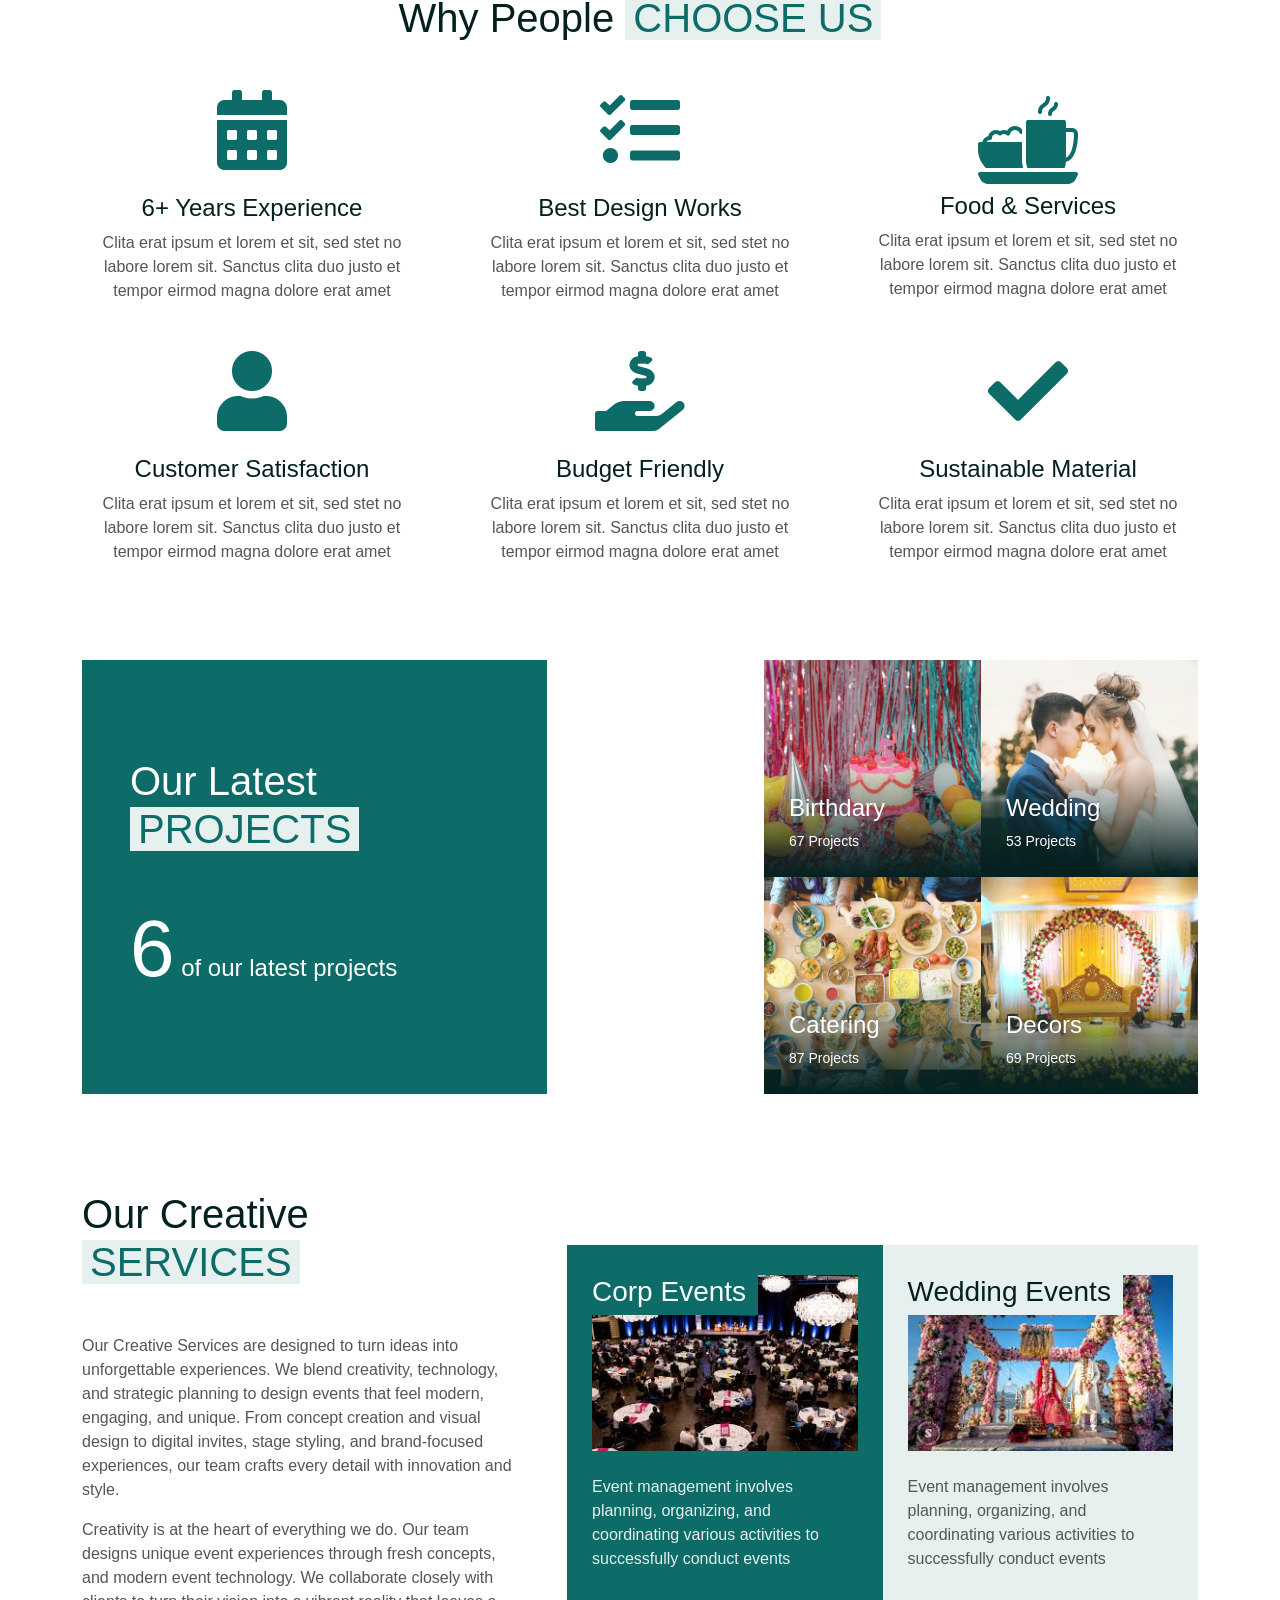
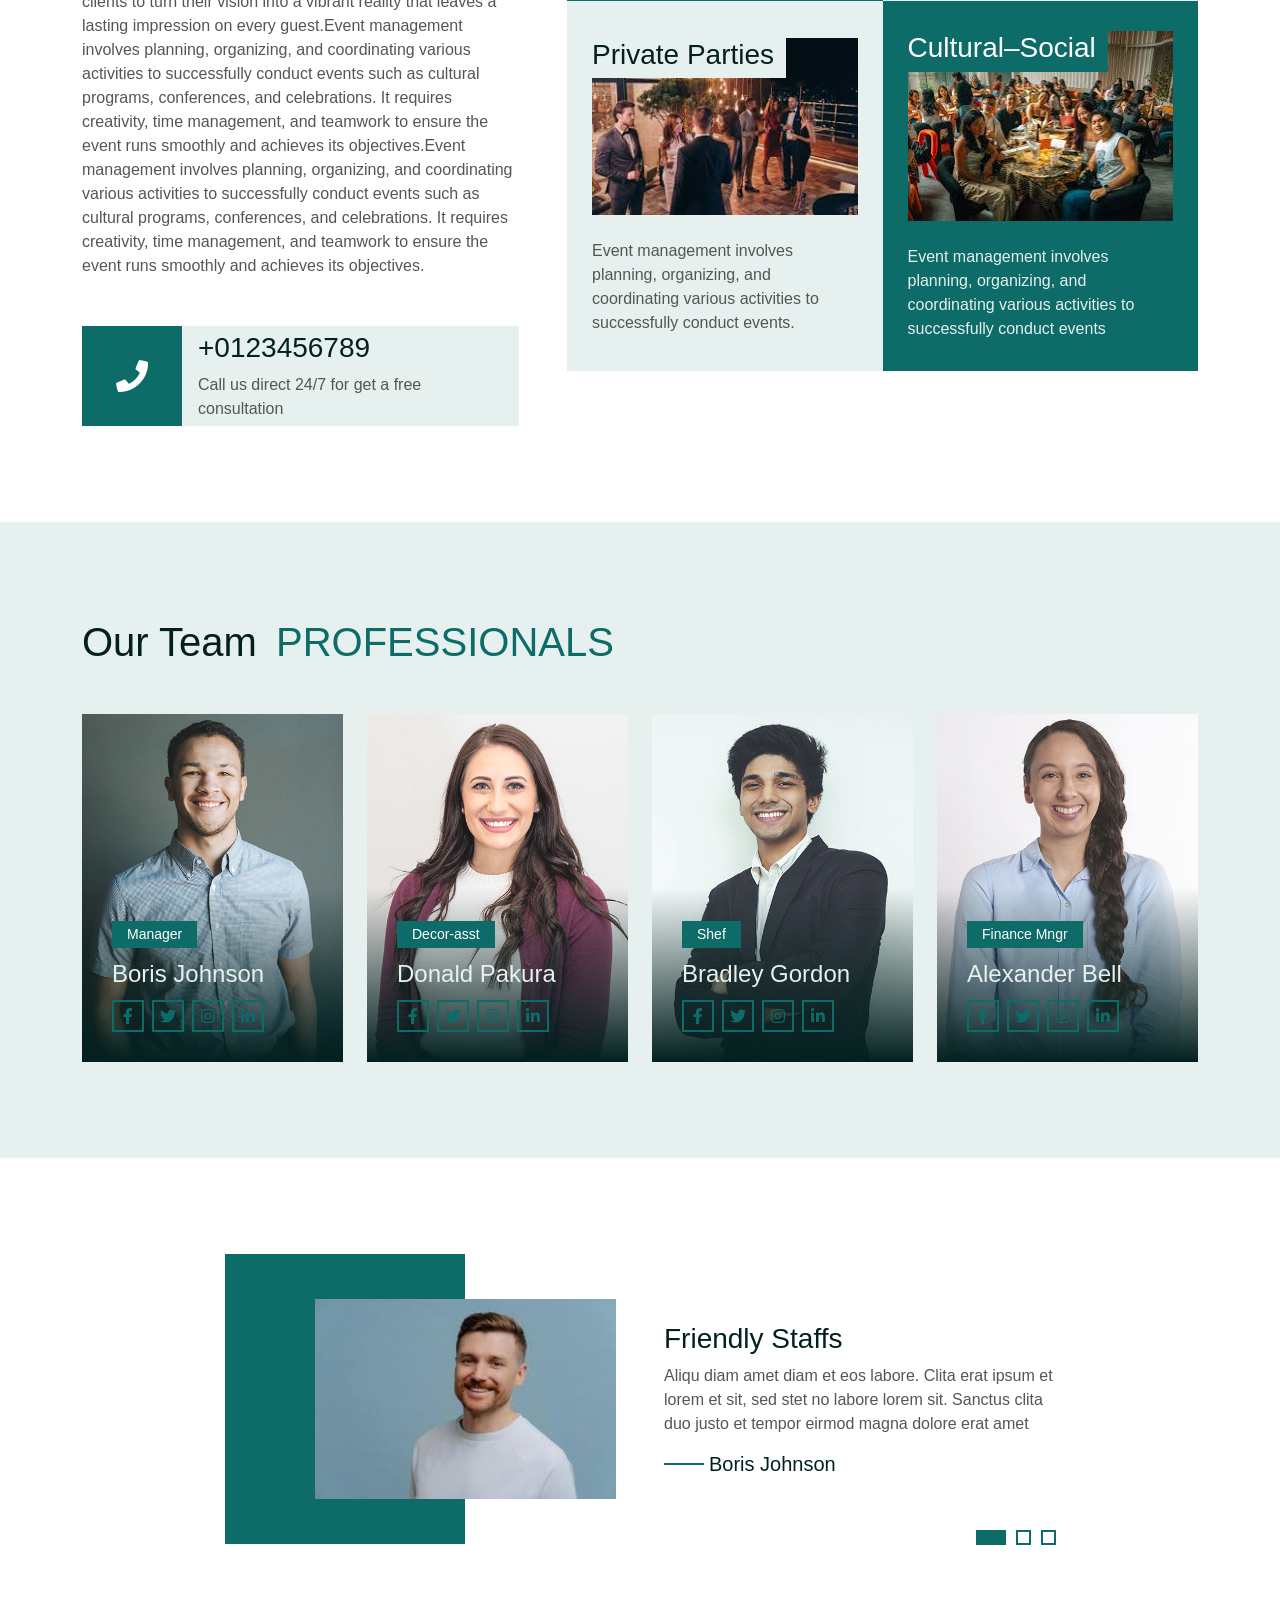
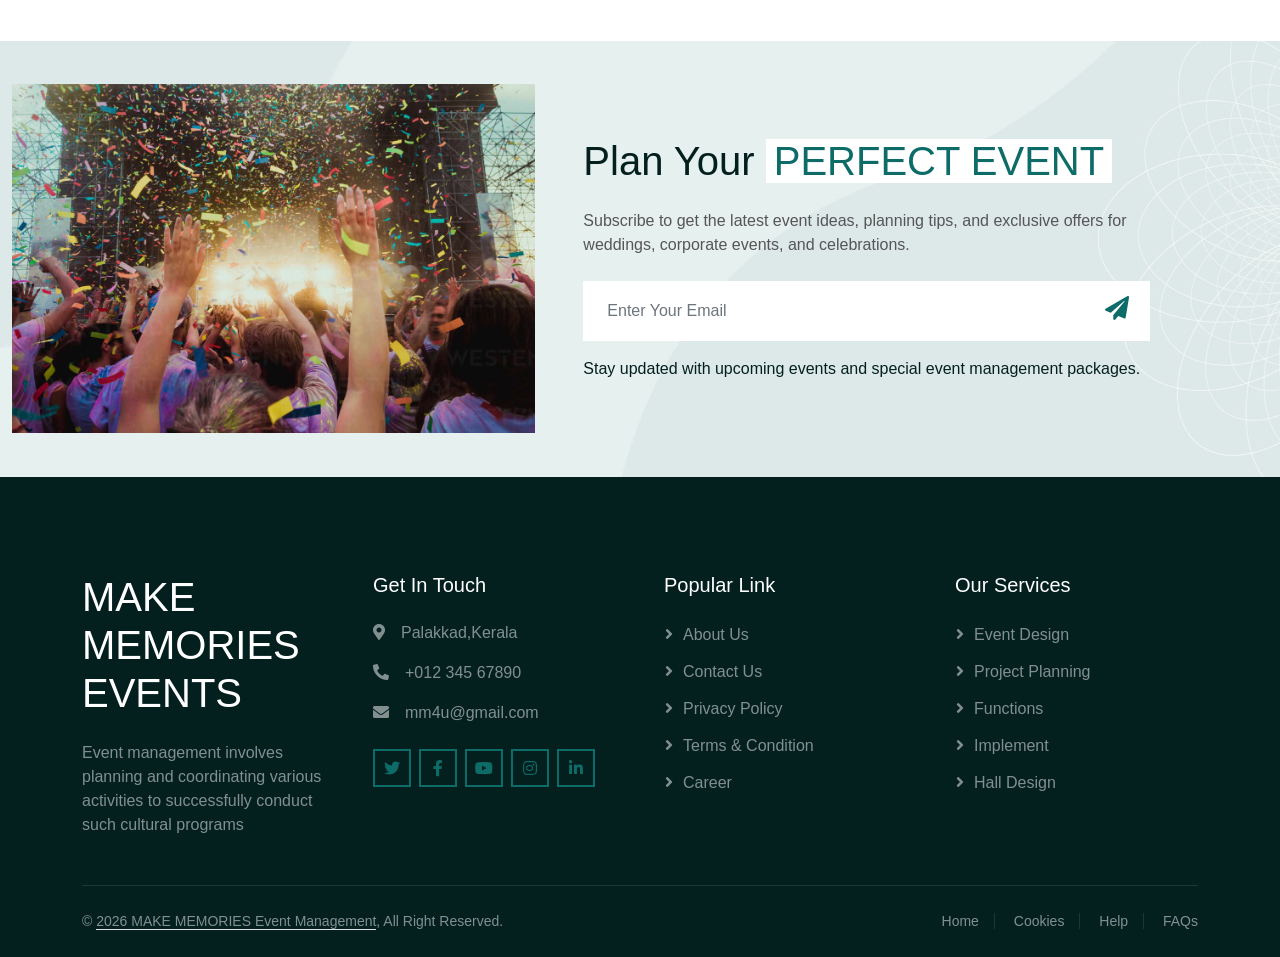
==== commit d850d4f2: "Add files via upload" ====
--- a/index.html
+++ b/index.html
@@ -82,7 +82,8 @@
         <div class="container py-5">
             <div class="row g-5 align-items-center mb-5">
                 <div class="col-lg-6">
-                    <h1 class="display-1 mb-4 animated slideInRight">We Make Your <span class="text-primary">MEMORIES</span>
+                    <h1 class="display-1 mb-4 animated slideInRight">We Make Your <span
+                            class="text-primary">MEMORIES</span>
                         Better</h1>
                     <h5 class="d-inline-block border border-2 border-white py-3 px-5 mb-0 animated slideInRight">
                         An Award Winning Event Since 2020</h5>
@@ -100,7 +101,7 @@
                     <div class="d-flex align-items-center">
                         <div class="flex-shrink-0 btn-square border border-2 border-white me-3">
                             <!-- <i class="fa fa-robot text-primary"></i> -->
-                             <img src="img/ic1.png" alt="">
+                            <img src="img/ic1.png" alt="">
                         </div>
                         <h5 class="lh-base mb-0">Equipment setup</h5>
                     </div>
@@ -109,16 +110,16 @@
                     <div class="d-flex align-items-center">
                         <div class="flex-shrink-0 btn-square border border-2 border-white me-3">
                             <!-- <i class="fa fa-robot text-primary"></i> -->
-                             <img src="img/ic2.png" alt="">
-                        </div>
-                        <h5 class="lh-base mb-0">Managing  event flow</h5>
+                            <img src="img/ic2.png" alt="">
+                        </div>
+                        <h5 class="lh-base mb-0">Managing event flow</h5>
                     </div>
                 </div>
                 <div class="col-md-6 col-lg-3">
                     <div class="d-flex align-items-center">
                         <div class="flex-shrink-0 btn-square border border-2 border-white me-3">
                             <!-- <i class="fa fa-robot text-primary"></i> -->
-                             <img src="img/ic3.png" alt="">
+                            <img src="img/ic3.png" alt="">
                         </div>
                         <h5 class="lh-base mb-0">Financial closure</h5>
                     </div>
@@ -127,7 +128,7 @@
                     <div class="d-flex align-items-center">
                         <div class="flex-shrink-0 btn-square border border-2 border-white me-3">
                             <!-- <i class="fa fa-robot text-primary"></i> -->
-                             <img src="img/ic4.png" alt="">
+                            <img src="img/ic4.png" alt="">
                         </div>
                         <h5 class="lh-base mb-0">Security arrangements</h5>
                     </div>
@@ -144,22 +145,36 @@
             <div class="row g-5">
                 <div class="col-lg-6">
                     <div class="row">
-                        <div class="col-6 wow fadeIn" data-wow-delay="0.1s">
+                        <div class="col-lg-6 col-sm-12 wow fadeIn" data-wow-delay="0.1s">
                             <img class="img-fluid" src="img/eve4.avif" alt="">
                         </div>
-                        <div class="col-6 wow fadeIn" data-wow-delay="0.3s">
-                            <img class="img-fluid h-75" src="img/eve5.jpg" alt="">
-                            <div class="h-25 d-flex align-items-center text-center bg-primary px-4">
-                                <h4 class="text-white lh-base mb-0">Award Winning Event Since 2020</h4>
-                            </div>
-                        </div>
+                        <!-- <div class="col-6 wow fadeIn" data-wow-delay="0.3s"> -->
+                        <!-- <img class="img-fluid" src="img/eve5.jpg" alt=""> -->
+                        <!-- <div class=" d-flex align-items-center text-center bg-primary px-4"> -->
+                        <!-- <h4 class="text-white lh-base mb-0">Award Winning Event Since 2020</h4> -->
+                        <!-- </div> -->
+                        <!-- </div> -->
+
+
+                        <div class="col-12 col-md-6 mt-2">
+                            <img class="img-fluid w-100" src="img/eve5.jpg" alt="">
+
+                            <div class="d-flex align-items-center justify-content-center text-center bg-primary p-3">
+                                <h4 class="text-white mb-0">Award Winning Event Since 2020</h4>
+                            </div>
+                        </div>
+
+
                     </div>
                 </div>
                 <div class="col-lg-6 wow fadeIn" data-wow-delay="0.5s">
                     <h1 class="mb-5"><span class="text-uppercase text-primary bg-light px-2">History</span> of Our
                         Creation</h1>
-                    <p class="mb-4">Historically, weddings were intimate  rituals managed by families, traditions shaped by culture and religion, while birthdays began household gatherings. such as planners, decorators, caterers, photographers, and entertainers. </p>
-                    <p class="mb-5">The  20th century saw the rise of dedicated event management companies offering themed décor, venue coordination, logistics, and personalized experiences.</p>
+                    <p class="mb-4">Historically, weddings were intimate rituals managed by families, traditions shaped
+                        by culture and religion, while birthdays began household gatherings. such as planners,
+                        decorators, caterers, photographers, and entertainers. </p>
+                    <p class="mb-5">The 20th century saw the rise of dedicated event management companies offering
+                        themed décor, venue coordination, logistics, and personalized experiences.</p>
                     <div class="row g-3">
                         <div class="col-sm-6">
                             <h6 class="mb-3"><i class="fa fa-check text-primary me-2"></i>Award Winning</h6>
@@ -210,7 +225,7 @@
                 </div>
                 <div class="col-md-6 col-lg-4 wow fadeIn" data-wow-delay="0.5s">
                     <!-- <i class="fa fa-pencil-ruler fa-5x text-primary mb-4"></i> -->
-                     <img src="img/ic5.png" alt="">
+                    <img src="img/ic5.png" alt="">
                     <h4>Food & Services</h4>
                     <p class="mb-0">Clita erat ipsum et lorem et sit, sed stet no labore lorem sit. Sanctus clita duo
                         justo et tempor eirmod magna dolore erat amet</p>
@@ -321,8 +336,20 @@
                 <div class="col-lg-5 wow fadeIn" data-wow-delay="0.1s">
                     <h1 class="mb-5">Our Creative <span
                             class="text-uppercase text-primary bg-light px-2">Services</span></h1>
-                    <p>Our Creative Services are designed to turn ideas into unforgettable experiences. We blend creativity, technology, and strategic planning to design events that feel modern, engaging, and unique. From concept creation and visual design to digital invites, stage styling, and brand-focused experiences, our team crafts every detail with innovation and style. </p>
-                    <p class="mb-5">Creativity is at the heart of everything we do. Our team designs unique event experiences through fresh concepts,  and modern event technology. We collaborate closely with clients to turn their vision into a vibrant reality that leaves a lasting impression on every guest.Event management involves planning, organizing, and coordinating various activities to successfully conduct events such as cultural programs, conferences, and celebrations. It requires creativity, time management, and teamwork to ensure the event runs smoothly and achieves its objectives.Event management involves planning, organizing, and coordinating various activities to successfully conduct events such as cultural programs, conferences, and celebrations. It requires creativity, time management, and teamwork to ensure the event runs smoothly and achieves its objectives.</p>
+                    <p>Our Creative Services are designed to turn ideas into unforgettable experiences. We blend
+                        creativity, technology, and strategic planning to design events that feel modern, engaging, and
+                        unique. From concept creation and visual design to digital invites, stage styling, and
+                        brand-focused experiences, our team crafts every detail with innovation and style. </p>
+                    <p class="mb-5">Creativity is at the heart of everything we do. Our team designs unique event
+                        experiences through fresh concepts, and modern event technology. We collaborate closely with
+                        clients to turn their vision into a vibrant reality that leaves a lasting impression on every
+                        guest.Event management involves planning, organizing, and coordinating various activities to
+                        successfully conduct events such as cultural programs, conferences, and celebrations. It
+                        requires creativity, time management, and teamwork to ensure the event runs smoothly and
+                        achieves its objectives.Event management involves planning, organizing, and coordinating various
+                        activities to successfully conduct events such as cultural programs, conferences, and
+                        celebrations. It requires creativity, time management, and teamwork to ensure the event runs
+                        smoothly and achieves its objectives.</p>
                     <div class="d-flex align-items-center bg-light">
                         <div class="btn-square flex-shrink-0 bg-primary" style="width: 100px; height: 100px;">
                             <i class="fa fa-phone fa-2x text-white"></i>
@@ -341,7 +368,8 @@
                                     <img class="img-fluid w-100" src="img/service1.jpg" alt="">
                                     <h3>Corp Events</h3>
                                 </a>
-                                <p class="mb-0">Event management involves planning, organizing, and coordinating various activities to successfully conduct events</p>
+                                <p class="mb-0">Event management involves planning, organizing, and coordinating various
+                                    activities to successfully conduct events</p>
                             </div>
                         </div>
                         <div class="col-md-6 wow fadeIn" data-wow-delay="0.4s">
@@ -350,7 +378,8 @@
                                     <img class="img-fluid w-100" src="img/services2.jpg" alt="">
                                     <h3>Wedding Events</h3>
                                 </a>
-                                <p class="mb-0">Event management involves planning, organizing, and coordinating various activities to successfully conduct events</p>
+                                <p class="mb-0">Event management involves planning, organizing, and coordinating various
+                                    activities to successfully conduct events</p>
                             </div>
                         </div>
                         <div class="col-md-6 wow fadeIn" data-wow-delay="0.6s">
@@ -359,7 +388,8 @@
                                     <img class="img-fluid w-100" src="img/services4.jpg" alt="">
                                     <h3>Private Parties</h3>
                                 </a>
-                                <p class="mb-0">Event management involves planning, organizing, and coordinating various activities to successfully conduct events.</p>
+                                <p class="mb-0">Event management involves planning, organizing, and coordinating various
+                                    activities to successfully conduct events.</p>
                             </div>
                         </div>
                         <div class="col-md-6 wow fadeIn" data-wow-delay="0.8s">
@@ -368,7 +398,8 @@
                                     <img class="img-fluid w-100" src="img/services5.jpg" alt="">
                                     <h3>Cultural–Social</h3>
                                 </a>
-                                <p class="mb-0">Event management involves planning, organizing, and coordinating various activities to successfully conduct events</p>
+                                <p class="mb-0">Event management involves planning, organizing, and coordinating various
+                                    activities to successfully conduct events</p>
                             </div>
                         </div>
                     </div>
@@ -580,47 +611,44 @@
 
 
 
-    <div class="container-fluid bg-primary newsletter " style="padding-left: 60px;">
-    <div class="container p-0">
-        <div class="row g-0 align-items-center">
-
-            <div class="col-md-5 ps-lg-0 text-start wow fadeIn" data-wow-delay="0.2s">
-                <img class="img-fluid w-100" src="img/event-news.jpg" alt="Event Updates">
-            </div>
-
-            <div class="col-md-7 py-5 newsletter-text wow fadeIn" data-wow-delay="0.5s">
-                <div class="p-5">
-                    <h1 class="mb-4">
-                        Plan Your <span class="text-uppercase text-primary bg-white px-2">Perfect Event</span>
-                    </h1>
-
-                    <p class="mb-4">
-                        Subscribe to get the latest event ideas, planning tips, and exclusive offers for weddings,
-                        corporate events, and celebrations.
-                    </p>
-
-                    <div class="position-relative w-100 mb-3">
-                        <input class="form-control border-0 w-100 ps-4 pe-5"
-                            type="email"
-                            placeholder="Enter Your Email"
-                            style="height: 60px;">
-
-                        <button type="button"
-                            class="btn shadow-none position-absolute top-0 end-0 mt-2 me-2">
-                            <i class="fa fa-paper-plane text-primary fs-4"></i>
-                        </button>
-                    </div>
-
-                    <p class="mb-0 text-dark">
-                        Stay updated with upcoming events and special event management packages.
-                    </p>
-
-                </div>
-            </div>
-
-        </div>
-    </div>
-</div>
+    <div class="container-fluid bg-primary newsletter " >
+        <div class="container p-0">
+            <div class="row g-0 align-items-center">
+
+                <div class="col-md-5 ps-lg-0 text-start wow fadeIn" data-wow-delay="0.2s">
+                    <img class="img-fluid w-100" src="img/event-news.jpg" alt="Event Updates">
+                </div>
+
+                <div class="col-md-7 py-5 newsletter-text wow fadeIn" data-wow-delay="0.5s">
+                    <div class="p-5">
+                        <h1 class="mb-4">
+                            Plan Your <span class="text-uppercase text-primary bg-white px-2">Perfect Event</span>
+                        </h1>
+
+                        <p class="mb-4">
+                            Subscribe to get the latest event ideas, planning tips, and exclusive offers for weddings,
+                            corporate events, and celebrations.
+                        </p>
+
+                        <div class="position-relative w-100 mb-3">
+                            <input class="form-control border-0 w-100 ps-4 pe-5" type="email"
+                                placeholder="Enter Your Email" style="height: 60px;">
+
+                            <button type="button" class="btn shadow-none position-absolute top-0 end-0 mt-2 me-2">
+                                <i class="fa fa-paper-plane text-primary fs-4"></i>
+                            </button>
+                        </div>
+
+                        <p class="mb-0 text-dark">
+                            Stay updated with upcoming events and special event management packages.
+                        </p>
+
+                    </div>
+                </div>
+
+            </div>
+        </div>
+    </div>
     <!-- Newsletter End -->
 
 
@@ -632,7 +660,8 @@
                     <a href="index.html" class="d-inline-block mb-3">
                         <h1 class="text-white">MAKE MEMORIES EVENTS</h1>
                     </a>
-                    <p class="mb-0">Event management involves planning and coordinating various activities to successfully conduct  such  cultural programs</p>
+                    <p class="mb-0">Event management involves planning and coordinating various activities to
+                        successfully conduct such cultural programs</p>
                 </div>
                 <div class="col-md-6 col-lg-3 wow fadeIn" data-wow-delay="0.3s">
                     <h5 class="text-white mb-4">Get In Touch</h5>
@@ -674,7 +703,8 @@
             <div class="copyright">
                 <div class="row">
                     <div class="col-md-6 text-center text-md-start mb-3 mb-md-0 ">
-                        &copy; <a class="border-bottom" href="#!">2026 MAKE MEMORIES Event Management</a>, All Right Reserved.
+                        &copy; <a class="border-bottom" href="#!">2026 MAKE MEMORIES Event Management</a>, All Right
+                        Reserved.
 
                         <!--/*** This template is free as long as you keep the below author’s credit link/attribution link/backlink. ***/-->
                         <!--/*** If you'd like to use the template without the below author’s credit link/attribution link/backlink, ***/-->
--- a/css/style.css
+++ b/css/style.css
@@ -0,0 +1,464 @@
+/********** Template CSS **********/
+
+/*** Spinner ***/
+#spinner {
+    opacity: 0;
+    visibility: hidden;
+    transition: opacity .5s ease-out, visibility 0s linear .5s;
+    z-index: 99999;
+}
+
+#spinner.show {
+    transition: opacity .5s ease-out, visibility 0s linear 0s;
+    visibility: visible;
+    opacity: 1;
+}
+
+.back-to-top {
+    position: fixed;
+    display: none;
+    right: 45px;
+    bottom: 45px;
+    z-index: 99;
+}
+
+/*** Button ***/
+.btn {
+    transition: .5s;
+}
+
+.btn-square {
+    width: 38px;
+    height: 38px;
+}
+
+.btn-sm-square {
+    width: 32px;
+    height: 32px;
+}
+
+.btn-lg-square {
+    width: 48px;
+    height: 48px;
+}
+
+.btn-square,
+.btn-sm-square,
+.btn-lg-square {
+    padding: 0;
+    display: flex;
+    align-items: center;
+    justify-content: center;
+    font-weight: normal;
+}
+
+
+/*** Navbar ***/
+.sticky-top {
+    top: -150px;
+    transition: .5s;
+}
+
+.navbar {
+    padding: 15px 0;
+    font-family: "Space Grotesk", sans-serif;
+    font-size: 18px;
+}
+
+.navbar .navbar-nav .nav-link {
+    margin-left: 30px;
+    padding: 0;
+    outline: none;
+    color: var(--bs-dark);
+}
+
+.navbar .navbar-nav .nav-link:hover,
+.navbar .navbar-nav .nav-link.active {
+    color: var(--bs-primary)
+}
+
+.navbar .dropdown-toggle::after {
+    border: none;
+    content: "\f107";
+    font-family: "Font Awesome 5 Free";
+    font-weight: 900;
+    vertical-align: middle;
+    margin-left: 8px;
+}
+
+.navbar .dropdown-menu .dropdown-item:hover,
+.navbar .dropdown-menu .dropdown-item.active {
+    color: var(--bs-white);
+    background: var(--bs-primary);
+}
+
+@media (max-width: 991.98px) {
+    .navbar .navbar-nav .nav-link  {
+        margin-left: 0;
+        padding: 10px 0;
+    }
+}
+
+@media (min-width: 992px) {
+    .navbar .nav-item .dropdown-menu {
+        display: block;
+        border: none;
+        margin-top: 0;
+        top: 150%;
+        opacity: 0;
+        visibility: hidden;
+        transition: .5s;
+    }
+
+    .navbar .nav-item:hover .dropdown-menu {
+        top: 100%;
+        visibility: visible;
+        transition: .5s;
+        opacity: 1;
+    }
+}
+
+
+/*** Hero Header ***/
+.hero-header {
+    margin-top: -100px;
+    padding-top: 150px;
+    background: url(../img/hero-bg.jpg) top center no-repeat;
+    background-size: cover;
+}
+
+.hero-header .breadcrumb-item+.breadcrumb-item::before {
+    color: var(--light);
+}
+
+.header-carousel {
+    position: relative;
+    padding: 45px 90px 45px 0;
+}
+
+.header-carousel::before {
+    position: absolute;
+    content: "";
+    top: 0;
+    right: 0;
+    width: calc(50% + 45px);
+    height: 100%;
+    background: var(--bs-primary);
+    z-index: -1;
+}
+
+.header-carousel .owl-dots {
+    position: absolute;
+    top: 50%;
+    right: 38px;
+    transform: translateY(-50%);
+    display: flex;
+    flex-direction: column;
+    align-items: center;
+    justify-content: center;
+}
+
+.header-carousel .owl-dot {
+    position: relative;
+    display: inline-block;
+    margin: 5px 0;
+    width: 15px;
+    height: 15px;
+    border: 2px solid var(--bs-white);
+    transition: .5s;
+}
+
+.header-carousel .owl-dot.active {
+    height: 30px;
+    background: var(--bs-white);
+}
+
+
+/*** About ***/
+.about-img {
+    position: relative;
+    overflow: hidden;
+}
+
+.about-img::after {
+    position: absolute;
+    content: "";
+    width: 100%;
+    height: 100%;
+    top: 0;
+    left: 0;
+    background: url(../img/bg-about-img.png) top left no-repeat;
+    background-size: contain;
+}
+
+
+/*** Project ***/
+.project-item img {
+    transition: .5s;
+}
+  
+.project-item:hover img {
+    transform: scale(1.2);
+}
+  
+.project-overlay {
+    position: absolute;
+    padding: 25px;
+    width: 100%;
+    height: 100%;
+    top: 0;
+    left: 0;
+    display: flex;
+    flex-direction: column;
+    align-items: flex-start;
+    justify-content: flex-end;
+    background: linear-gradient(rgba(255, 255, 255, .1) 50%, var(--bs-dark));
+    z-index: 1;
+}
+
+
+/*** Service ***/
+.service-item {
+    position: relative;
+    padding: 30px 25px;
+    transition: .5s;
+}
+
+.service-item.bg-primary:hover {
+    background: var(--bs-light) !important;
+}
+
+.service-item.bg-primary p {
+    color: var(--bs-light);
+    transition: .5s;
+}
+
+.service-item.bg-primary:hover p {
+    color: var(--bs-secondary);
+}
+
+.service-item.bg-light:hover {
+    background: var(--bs-primary) !important;
+}
+
+.service-item.bg-light p {
+    color: var(--bs-secondary);
+    transition: .5s;
+}
+
+.service-item.bg-light:hover p {
+    color: var(--bs-light);
+}
+
+
+.service-item .service-img h3 {
+    position: absolute;
+    top: 0;
+    left: 0;
+    padding: 0 12px 7px 0;
+}
+
+.service-item.bg-primary .service-img h3 {
+    background: var(--bs-primary);
+    color: var(--bs-white);
+    transition: .5s;
+}
+
+.service-item.bg-primary:hover .service-img h3 {
+    background: var(--bs-light);
+    color: var(--bs-dark);
+}
+
+.service-item.bg-light .service-img h3 {
+    background: var(--bs-light);
+    color: var(--bs-dark);
+    transition: .5s;
+}
+
+.service-item.bg-light:hover .service-img h3 {
+    background: var(--bs-primary);
+    color: var(--bs-white);
+}
+
+
+/*** Our Team ***/
+.team-item img {
+    transition: .5s;
+}
+  
+.team-item:hover img {
+    transform: scale(1.2);
+}
+  
+.team-overlay {
+    position: absolute;
+    padding: 30px;
+    width: 100%;
+    height: 100%;
+    top: 0;
+    left: 0;
+    display: flex;
+    flex-direction: column;
+    align-items: flex-start;
+    justify-content: flex-end;
+    background: linear-gradient(rgba(255, 255, 255, .1) 50%, var(--bs-dark));
+    z-index: 1;
+}
+
+.team-overlay small {
+    display: inline-block;
+    padding: 3px 15px;
+    color: var(--bs-white);
+    background: var(--bs-primary);
+}
+
+
+/*** Testimonial ***/
+.testimonial-img {
+    position: relative;
+    padding: 45px 0 45px 90px;
+}
+
+.testimonial-img::before {
+    position: absolute;
+    content: "";
+    top: 0;
+    left: 0;
+    width: calc(50% + 45px);
+    height: 100%;
+    background: var(--bs-primary);
+    z-index: -1;
+}
+
+.testimonial-text h5 {
+    position: relative;
+    padding-left: 45px;
+}
+
+.testimonial-text h5::before {
+    position: absolute;
+    content: "";
+    top: 50%;
+    left: 0;
+    transform: translateY(-50%);
+    width: 40px;
+    height: 2px;
+    background: var(--bs-primary);
+}
+
+.testimonial-carousel .owl-dots {
+    position: absolute;
+    height: 17px;
+    bottom: 0;
+    right: 0;
+    left: auto;
+}
+
+.testimonial-carousel .owl-dot {
+    position: relative;
+    display: inline-block;
+    margin-left: 10px;
+    width: 15px;
+    height: 15px;
+    background: var(--bs-white);
+    border: 2px solid var(--bs-primary);
+    transition: .5s;
+}
+
+.testimonial-carousel .owl-dot.active {
+    width: 30px;
+    background: var(--bs-primary);
+}
+
+@media (max-width: 768px) {
+    .testimonial-carousel .owl-dots {
+        left: 0;
+        right: auto;
+    }
+
+    .testimonial-carousel .owl-dot {
+        margin-right: 10px;
+        margin-left: 0;
+    }
+}
+
+
+/*** Newsletter ***/
+.newsletter {
+    background: url(../img/hero-bg.jpg) bottom right no-repeat;
+    background-size: cover;
+}
+
+@media (min-width: 992px) {
+    .newsletter .container {
+        max-width: 100% !important;
+    }
+
+    .newsletter .newsletter-text  {
+        padding-right: calc(((100% - 960px) / 2) + .75rem);
+    }
+}
+
+@media (min-width: 1200px) {
+    .newsletter .newsletter-text  {
+        padding-right: calc(((100% - 1140px) / 2) + .75rem);
+    }
+}
+
+@media (min-width: 1400px) {
+    .newsletter .newsletter-text  {
+        padding-right: calc(((100% - 1320px) / 2) + .75rem);
+    }
+}
+
+
+/*** Footer ***/
+.footer .btn.btn-link {
+    display: block;
+    margin-bottom: 10px;
+    padding: 0;
+    text-align: left;
+    color: rgba(255,255,255,.5);
+    font-weight: normal;
+    transition: .3s;
+}
+
+.footer .btn.btn-link:hover {
+    color: var(--bs-white);
+    letter-spacing: 1px;
+    box-shadow: none;
+}
+
+.footer .btn.btn-link::before {
+    position: relative;
+    content: "\f105";
+    font-family: "Font Awesome 5 Free";
+    font-weight: 900;
+    margin-right: 10px;
+}
+
+.footer .copyright {
+    padding: 25px 0;
+    font-size: 14px;
+    border-top: 1px solid rgba(256, 256, 256, .1);
+}
+
+.footer .copyright a {
+    color: rgba(255,255,255,.5);
+}
+
+.footer .copyright a:hover {
+    color: var(--bs-white);
+}
+
+.footer .footer-menu a {
+    margin-right: 15px;
+    padding-right: 15px;
+    border-right: 1px solid rgba(255, 255, 255, .1);
+}
+
+.footer .footer-menu a:last-child {
+    margin-right: 0;
+    padding-right: 0;
+    border-right: none;
+}
